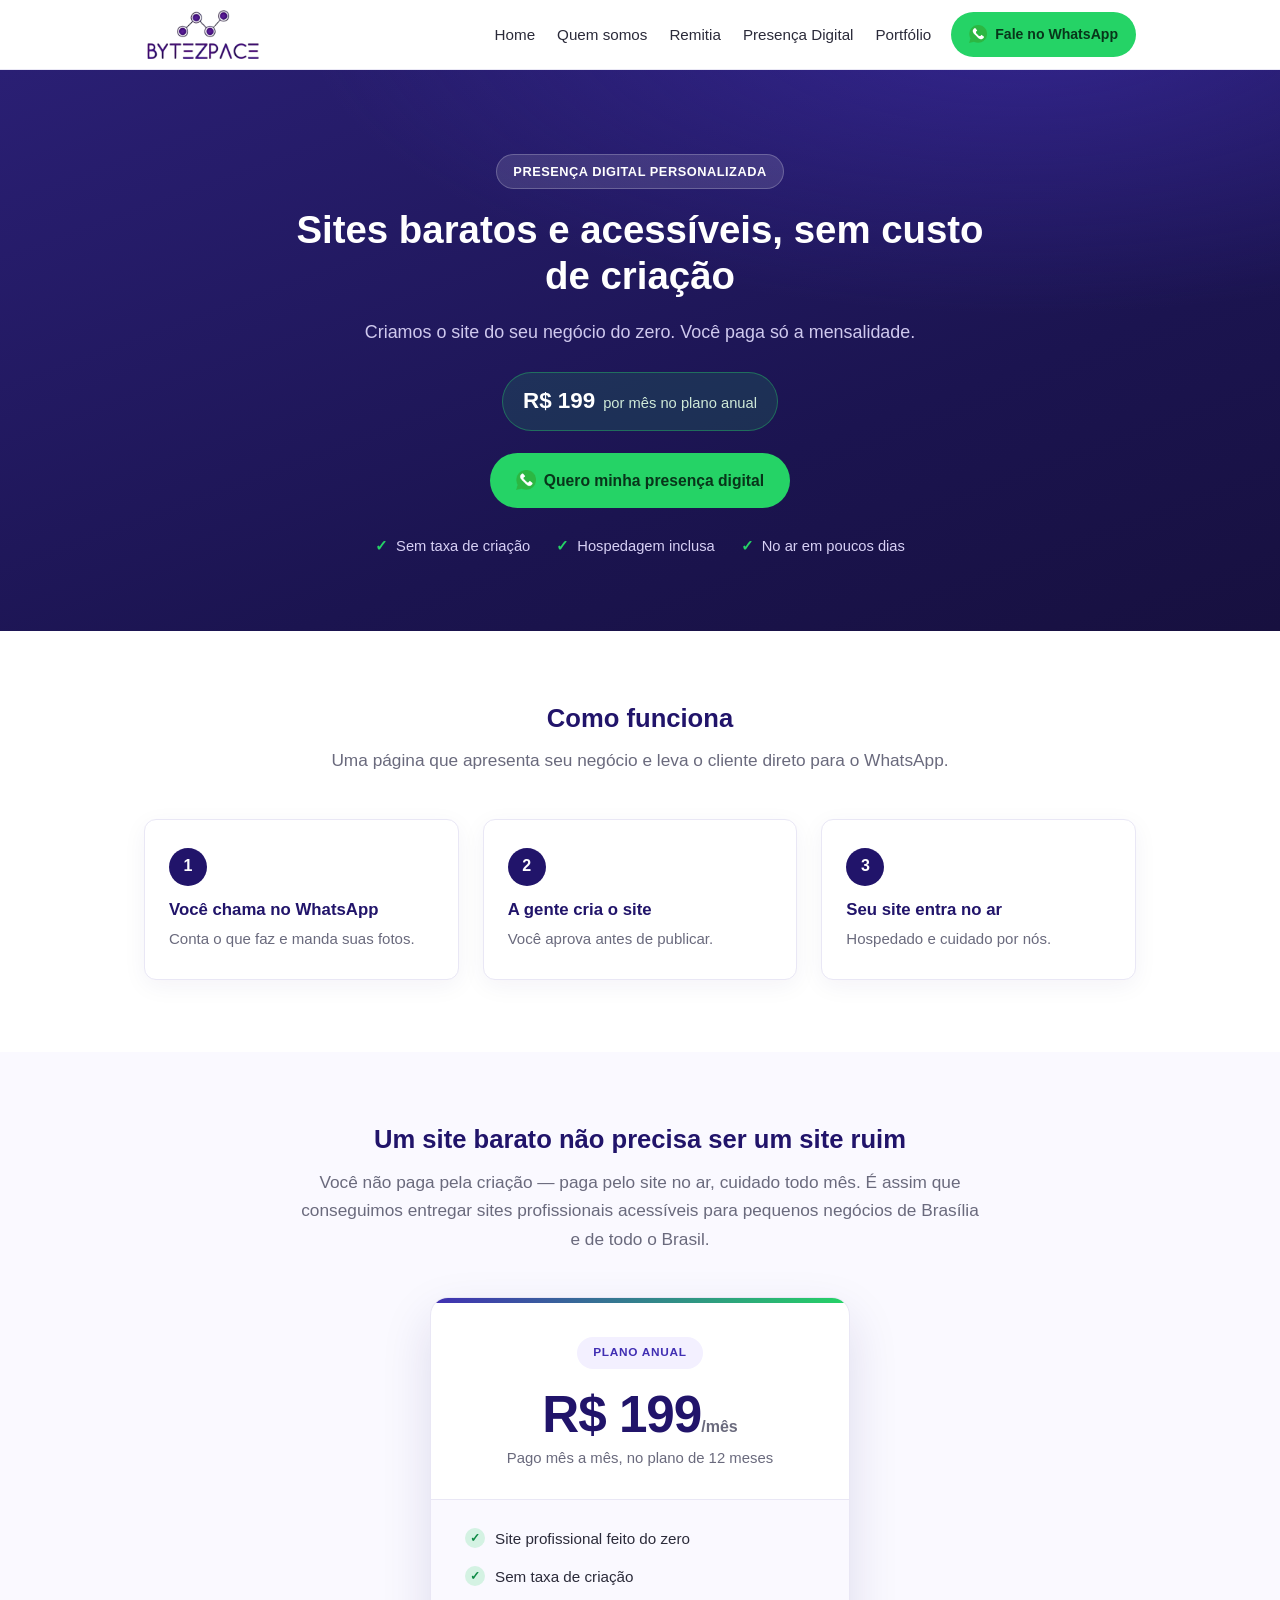
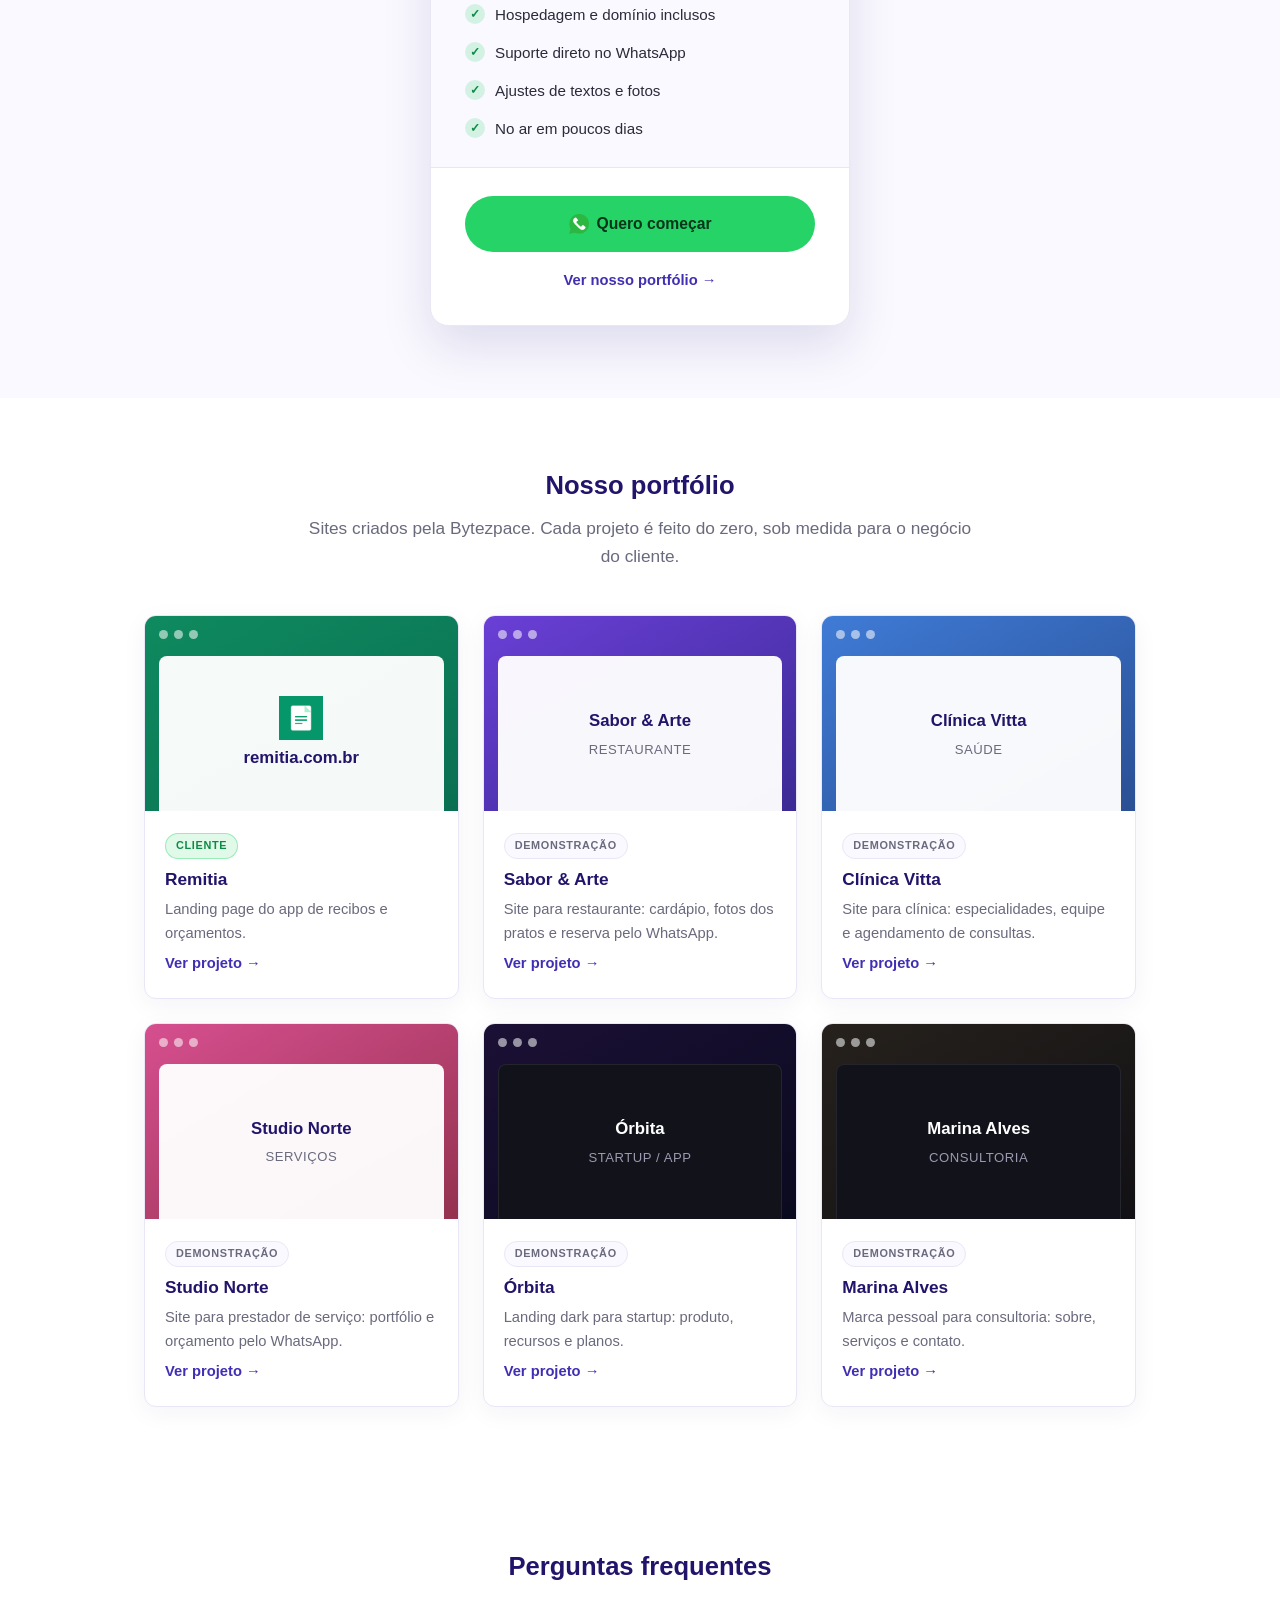
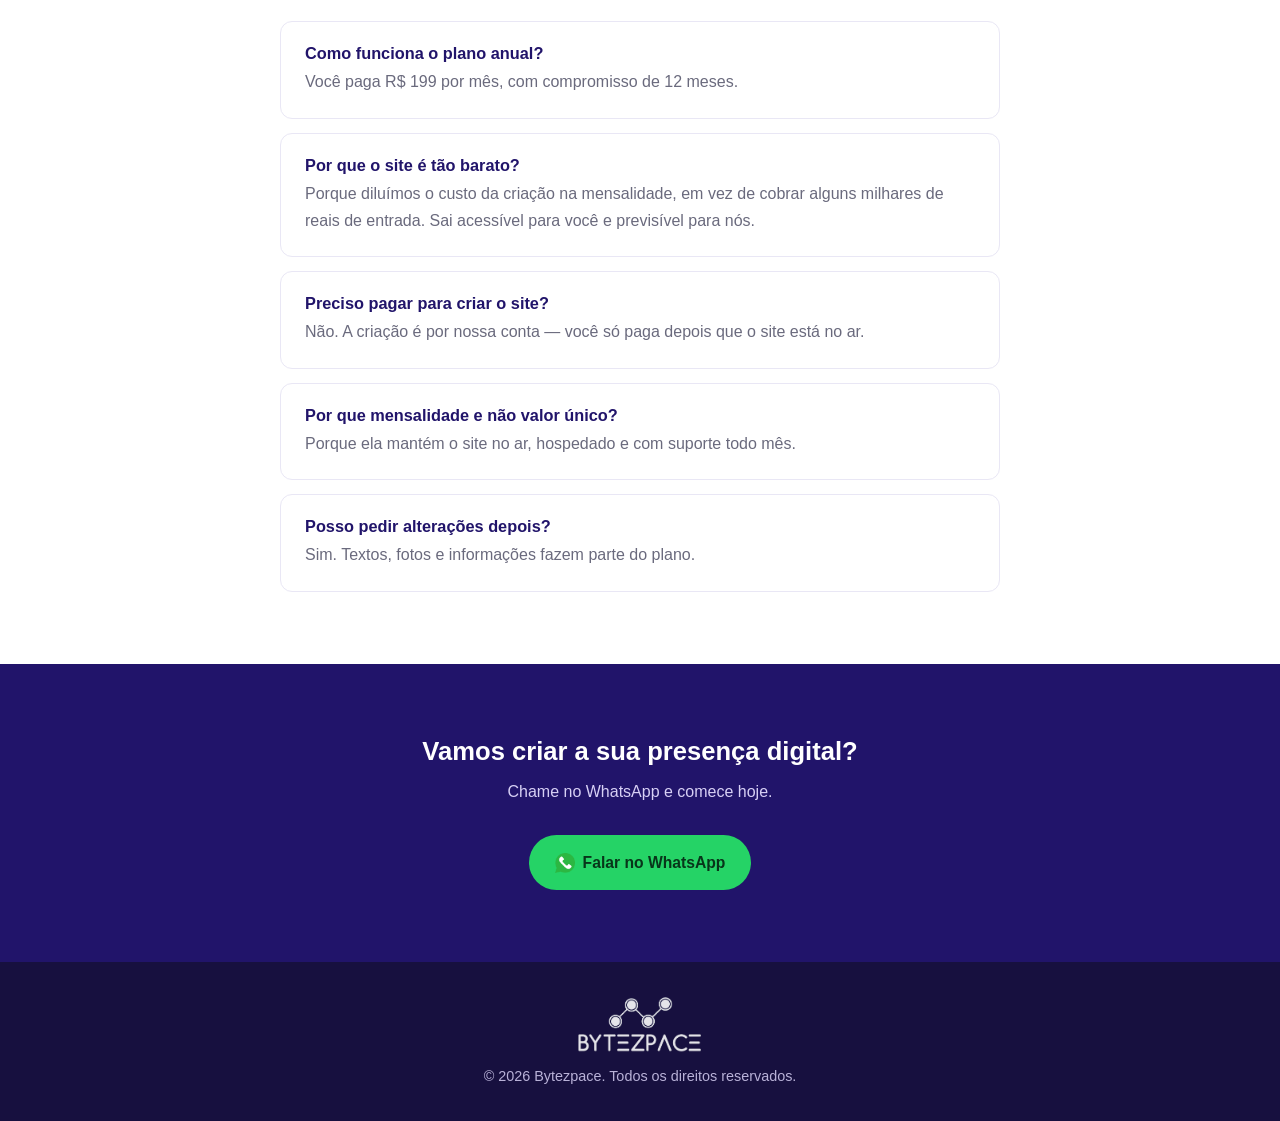
==== presenca-digital.html @ c6404133 "Update site" ====
<!DOCTYPE html>
<html lang="pt-BR">

<head>
  <meta charset="UTF-8">
  <meta name="viewport" content="width=device-width, initial-scale=1.0">
  <title>Sites baratos e acessíveis a partir de R$ 199/mês | Bytezpace</title>
  <meta name="description"
    content="Criação de sites baratos e acessíveis em Brasília: você não paga nada pela criação, só R$ 199 por mês no plano anual, com hospedagem e suporte inclusos.">
  <link rel="canonical" href="https://bytezpace.com.br/presenca-digital.html">
  <meta name="robots" content="index, follow, max-image-preview:large">
  <meta name="theme-color" content="#21146a">
  <meta name="geo.region" content="BR-DF">
  <meta name="geo.placename" content="Brasília">

  <!-- Open Graph / Twitter -->
  <meta property="og:type" content="website">
  <meta property="og:site_name" content="Bytezpace">
  <meta property="og:locale" content="pt_BR">
  <meta property="og:url" content="https://bytezpace.com.br/presenca-digital.html">
  <meta property="og:title" content="Sites baratos e acessíveis a partir de R$ 199/mês | Bytezpace">
  <meta property="og:description"
    content="Você não paga nada pela criação do site. Só R$ 199 por mês no plano anual, com hospedagem e suporte inclusos.">
  <meta property="og:image" content="https://bytezpace.com.br/assets/img/banner/hero-banner.png">
  <meta property="og:image:width" content="637">
  <meta property="og:image:height" content="436">
  <meta property="og:image:alt" content="Bytezpace — criação de sites profissionais">
  <meta name="twitter:card" content="summary_large_image">
  <meta name="twitter:title" content="Sites baratos e acessíveis a partir de R$ 199/mês | Bytezpace">
  <meta name="twitter:description"
    content="Você não paga nada pela criação do site. Só R$ 199 por mês no plano anual.">
  <meta name="twitter:image" content="https://bytezpace.com.br/assets/img/banner/hero-banner.png">

  <link rel="icon" href="assets/img/favicon.png" type="image/png">
  <link rel="stylesheet" href="assets/css/style.css">
</head>

<body>
  <!-- ===================== Header ===================== -->
  <header class="site-header">
    <div class="container header__inner">
      <a class="header__logo" href="index.html#top">
        <img src="assets/img/logo.png" alt="Bytezpace" width="118">
      </a>
      <nav class="header__nav">
        <a href="index.html#top">Home</a>
        <a href="index.html#quem-somos">Quem somos</a>
        <a href="index.html#remitia">Remitia</a>
        <a href="presenca-digital.html">Presença Digital</a>
        <a href="#portfolio">Portfólio</a>
      </nav>
      <a class="btn btn--whatsapp btn--sm"
        href="https://wa.me/5561998340338?text=Ol%C3%A1%2C%20gostaria%20de%20falar%20com%20a%20Bytezpace."
        target="_blank" rel="noopener">
        <img src="assets/img/wa-icon.png" alt="" width="18" height="18">
        Fale no WhatsApp
      </a>
    </div>
  </header>

  <main id="top">
    <!-- ===================== Hero ===================== -->
    <section class="pd-hero">
      <div class="container">
        <span class="pd-hero__kicker">Presença Digital Personalizada</span>
        <h1>Sites baratos e acessíveis, sem custo de criação</h1>
        <p>Criamos o site do seu negócio do zero. Você paga só a mensalidade.</p>
        <div class="pd-hero__meta">
          <b>R$ 199</b>
          <span>por mês no plano anual</span>
        </div>
        <div>
          <a class="btn btn--whatsapp"
            href="https://wa.me/5561998340338?text=Quero%20minha%20presen%C3%A7a%20digital%20personalizada%0ANome%20da%20empresa%3A%20%0ADescri%C3%A7%C3%A3o%20do%20site%3A%20%0ALista%20de%20imagens%20se%20houver%3A%20"
            target="_blank" rel="noopener">
            <img src="assets/img/wa-icon.png" alt="" width="20" height="20">
            Quero minha presença digital
          </a>
        </div>
        <ul class="pd-hero__points">
          <li>Sem taxa de criação</li>
          <li>Hospedagem inclusa</li>
          <li>No ar em poucos dias</li>
        </ul>
      </div>
    </section>

    <!-- ===================== Como funciona ===================== -->
    <section class="section">
      <div class="container">
        <h2>Como funciona</h2>
        <p class="section__lead">Uma página que apresenta seu negócio e leva o cliente direto para o WhatsApp.</p>

        <div class="pd-steps">
          <div class="pd-step">
            <h3>Você chama no WhatsApp</h3>
            <p>Conta o que faz e manda suas fotos.</p>
          </div>
          <div class="pd-step">
            <h3>A gente cria o site</h3>
            <p>Você aprova antes de publicar.</p>
          </div>
          <div class="pd-step">
            <h3>Seu site entra no ar</h3>
            <p>Hospedado e cuidado por nós.</p>
          </div>
        </div>
      </div>
    </section>

    <!-- ===================== Plano ===================== -->
    <section class="section section--alt">
      <div class="container">
        <h2>Um site barato não precisa ser um site ruim</h2>
        <p class="section__lead">
          Você não paga pela criação — paga pelo site no ar, cuidado todo mês. É assim que
          conseguimos entregar sites profissionais acessíveis para pequenos negócios de
          Brasília e de todo o Brasil.
        </p>

        <div class="plan">
          <div class="plan__head">
            <span class="plan__badge">Plano anual</span>
            <p class="plan__price">R$ 199<span>/mês</span></p>
            <p class="plan__cycle">Pago mês a mês, no plano de 12 meses</p>
          </div>

          <ul class="plan__features">
            <li>Site profissional feito do zero</li>
            <li>Sem taxa de criação</li>
            <li>Hospedagem e domínio inclusos</li>
            <li>Suporte direto no WhatsApp</li>
            <li>Ajustes de textos e fotos</li>
            <li>No ar em poucos dias</li>
          </ul>

          <div class="plan__foot">
            <a class="btn btn--whatsapp"
              href="https://wa.me/5561998340338?text=Quero%20minha%20presen%C3%A7a%20digital%20personalizada%0ANome%20da%20empresa%3A%20%0ADescri%C3%A7%C3%A3o%20do%20site%3A%20%0ALista%20de%20imagens%20se%20houver%3A%20"
              target="_blank" rel="noopener">
              <img src="assets/img/wa-icon.png" alt="" width="20" height="20">
              Quero começar
            </a>
            <a class="plan__link" href="#portfolio">Ver nosso portfólio →</a>
          </div>
        </div>
      </div>
    </section>

    <!-- ===================== Portfólio ===================== -->
    <section id="portfolio" class="section">
      <div class="container">
        <h2>Nosso portfólio</h2>
        <p class="section__lead">
          Sites criados pela Bytezpace. Cada projeto é feito do zero, sob medida para o
          negócio do cliente.
        </p>

        <div class="models">
          <!-- Cliente real: Remitia -->
          <article class="model">
            <a class="model__preview model__preview--remitia" href="https://remitia.com.br" target="_blank"
              rel="noopener">
              <span class="model__dots"><i></i><i></i><i></i></span>
              <span class="model__screen">
                <img src="assets/img/remitia-icon.png" alt="" width="44" height="44">
                <strong>remitia.com.br</strong>
              </span>
            </a>
            <div class="model__body">
              <a class="model__text" href="https://remitia.com.br" target="_blank" rel="noopener">
                <span class="model__tag model__tag--live">Cliente</span>
                <h3>Remitia</h3>
                <p>Landing page do app de recibos e orçamentos.</p>
              </a>
              <div class="model__actions">
                <a class="model__link" href="https://remitia.com.br" target="_blank" rel="noopener">Ver projeto →</a>
              </div>
            </div>
          </article>

          <!-- Projeto: restaurante -->
          <article class="model">
            <a class="model__preview model__preview--a" href="modelos/restaurante.html">
              <span class="model__dots"><i></i><i></i><i></i></span>
              <span class="model__screen"><strong>Sabor &amp; Arte</strong><em>Restaurante</em></span>
            </a>
            <div class="model__body">
              <a class="model__text" href="modelos/restaurante.html">
                <span class="model__tag">Demonstração</span>
                <h3>Sabor &amp; Arte</h3>
                <p>Site para restaurante: cardápio, fotos dos pratos e reserva pelo WhatsApp.</p>
              </a>
              <div class="model__actions">
                <a class="model__link" href="modelos/restaurante.html">Ver projeto →</a>
              </div>
            </div>
          </article>

          <!-- Projeto: clínica -->
          <article class="model">
            <a class="model__preview model__preview--b" href="modelos/clinica.html">
              <span class="model__dots"><i></i><i></i><i></i></span>
              <span class="model__screen"><strong>Clínica Vitta</strong><em>Saúde</em></span>
            </a>
            <div class="model__body">
              <a class="model__text" href="modelos/clinica.html">
                <span class="model__tag">Demonstração</span>
                <h3>Clínica Vitta</h3>
                <p>Site para clínica: especialidades, equipe e agendamento de consultas.</p>
              </a>
              <div class="model__actions">
                <a class="model__link" href="modelos/clinica.html">Ver projeto →</a>
              </div>
            </div>
          </article>

          <!-- Projeto: serviços -->
          <article class="model">
            <a class="model__preview model__preview--c" href="modelos/servicos.html">
              <span class="model__dots"><i></i><i></i><i></i></span>
              <span class="model__screen"><strong>Studio Norte</strong><em>Serviços</em></span>
            </a>
            <div class="model__body">
              <a class="model__text" href="modelos/servicos.html">
                <span class="model__tag">Demonstração</span>
                <h3>Studio Norte</h3>
                <p>Site para prestador de serviço: portfólio e orçamento pelo WhatsApp.</p>
              </a>
              <div class="model__actions">
                <a class="model__link" href="modelos/servicos.html">Ver projeto →</a>
              </div>
            </div>
          </article>

          <!-- Projeto: startup (dark) -->
          <article class="model">
            <a class="model__preview model__preview--d" href="modelos/startup.html">
              <span class="model__dots"><i></i><i></i><i></i></span>
              <span class="model__screen model__screen--dark"><strong>Órbita</strong><em>Startup / App</em></span>
            </a>
            <div class="model__body">
              <a class="model__text" href="modelos/startup.html">
                <span class="model__tag">Demonstração</span>
                <h3>Órbita</h3>
                <p>Landing dark para startup: produto, recursos e planos.</p>
              </a>
              <div class="model__actions">
                <a class="model__link" href="modelos/startup.html">Ver projeto →</a>
              </div>
            </div>
          </article>

          <!-- Projeto: consultoria (dark) -->
          <article class="model">
            <a class="model__preview model__preview--e" href="modelos/consultoria.html">
              <span class="model__dots"><i></i><i></i><i></i></span>
              <span class="model__screen model__screen--dark"><strong>Marina Alves</strong><em>Consultoria</em></span>
            </a>
            <div class="model__body">
              <a class="model__text" href="modelos/consultoria.html">
                <span class="model__tag">Demonstração</span>
                <h3>Marina Alves</h3>
                <p>Marca pessoal para consultoria: sobre, serviços e contato.</p>
              </a>
              <div class="model__actions">
                <a class="model__link" href="modelos/consultoria.html">Ver projeto →</a>
              </div>
            </div>
          </article>
        </div>
      </div>
    </section>

    <!-- ===================== FAQ ===================== -->
    <section class="section">
      <div class="container">
        <h2>Perguntas frequentes</h2>

        <div class="pd-faq">
          <div class="pd-faq__item">
            <h3>Como funciona o plano anual?</h3>
            <p>Você paga R$ 199 por mês, com compromisso de 12 meses.</p>
          </div>
          <div class="pd-faq__item">
            <h3>Por que o site é tão barato?</h3>
            <p>Porque diluímos o custo da criação na mensalidade, em vez de cobrar alguns
              milhares de reais de entrada. Sai acessível para você e previsível para nós.</p>
          </div>
          <div class="pd-faq__item">
            <h3>Preciso pagar para criar o site?</h3>
            <p>Não. A criação é por nossa conta — você só paga depois que o site está no ar.</p>
          </div>
          <div class="pd-faq__item">
            <h3>Por que mensalidade e não valor único?</h3>
            <p>Porque ela mantém o site no ar, hospedado e com suporte todo mês.</p>
          </div>
          <div class="pd-faq__item">
            <h3>Posso pedir alterações depois?</h3>
            <p>Sim. Textos, fotos e informações fazem parte do plano.</p>
          </div>
        </div>
      </div>
    </section>

    <!-- ===================== CTA ===================== -->
    <section id="contato" class="section section--cta">
      <div class="container">
        <h2>Vamos criar a sua presença digital?</h2>
        <p>Chame no WhatsApp e comece hoje.</p>
        <a class="btn btn--whatsapp"
          href="https://wa.me/5561998340338?text=Quero%20minha%20presen%C3%A7a%20digital%20personalizada%0ANome%20da%20empresa%3A%20%0ADescri%C3%A7%C3%A3o%20do%20site%3A%20%0ALista%20de%20imagens%20se%20houver%3A%20"
          target="_blank" rel="noopener">
          <img src="assets/img/wa-icon.png" alt="" width="20" height="20">
          Falar no WhatsApp
        </a>
      </div>
    </section>
  </main>

  <!-- ===================== Footer ===================== -->
  <footer class="site-footer">
    <div class="container">
      <img src="assets/img/logo-white.png" alt="Bytezpace" width="130">
      <p>&copy; <span id="year"></span> Bytezpace. Todos os direitos reservados.</p>
    </div>
  </footer>

  <script>document.getElementById('year').textContent = new Date().getFullYear();</script>

  <!-- ===================== Dados estruturados ===================== -->
  <script type="application/ld+json">
  {
    "@context": "https://schema.org",
    "@graph": [
      {
        "@type": "Service",
        "@id": "https://bytezpace.com.br/presenca-digital.html#servico",
        "name": "Criação de sites profissionais",
        "serviceType": "Criação de sites",
        "description": "Criação de sites baratos e acessíveis para pequenos negócios. Sem custo de criação: o cliente paga apenas a mensalidade, com hospedagem e suporte inclusos.",
        "url": "https://bytezpace.com.br/presenca-digital.html",
        "provider": {
          "@type": "Organization",
          "name": "Bytezpace",
          "url": "https://bytezpace.com.br/",
          "telephone": "+55-61-99834-0338"
        },
        "areaServed": [
          { "@type": "City", "name": "Brasília" },
          { "@type": "Country", "name": "Brasil" }
        ],
        "offers": {
          "@type": "Offer",
          "name": "Plano anual",
          "price": "199.00",
          "priceCurrency": "BRL",
          "availability": "https://schema.org/InStock",
          "description": "Mensalidade de R$ 199 no plano anual de 12 meses, sem custo de criação, com hospedagem e suporte inclusos.",
          "priceSpecification": {
            "@type": "UnitPriceSpecification",
            "price": "199.00",
            "priceCurrency": "BRL",
            "unitCode": "MON",
            "billingDuration": 12
          }
        }
      },
      {
        "@type": "BreadcrumbList",
        "itemListElement": [
          {
            "@type": "ListItem",
            "position": 1,
            "name": "Home",
            "item": "https://bytezpace.com.br/"
          },
          {
            "@type": "ListItem",
            "position": 2,
            "name": "Presença Digital",
            "item": "https://bytezpace.com.br/presenca-digital.html"
          }
        ]
      },
      {
        "@type": "FAQPage",
        "mainEntity": [
          {
            "@type": "Question",
            "name": "Como funciona o plano anual?",
            "acceptedAnswer": {
              "@type": "Answer",
              "text": "Você paga R$ 199 por mês, com compromisso de 12 meses."
            }
          },
          {
            "@type": "Question",
            "name": "Por que o site é tão barato?",
            "acceptedAnswer": {
              "@type": "Answer",
              "text": "Porque diluímos o custo da criação na mensalidade, em vez de cobrar alguns milhares de reais de entrada. Sai acessível para você e previsível para nós."
            }
          },
          {
            "@type": "Question",
            "name": "Preciso pagar para criar o site?",
            "acceptedAnswer": {
              "@type": "Answer",
              "text": "Não. A criação é por nossa conta — você só paga depois que o site está no ar."
            }
          },
          {
            "@type": "Question",
            "name": "Por que mensalidade e não valor único?",
            "acceptedAnswer": {
              "@type": "Answer",
              "text": "Porque ela mantém o site no ar, hospedado e com suporte todo mês."
            }
          },
          {
            "@type": "Question",
            "name": "Posso pedir alterações depois?",
            "acceptedAnswer": {
              "@type": "Answer",
              "text": "Sim. Textos, fotos e informações fazem parte do plano."
            }
          }
        ]
      }
    ]
  }
  </script>

  <script async src="https://www.googletagmanager.com/gtag/js?id=AW-18408578280"></script>
  <script>
    window.dataLayer = window.dataLayer || [];
    function gtag(){dataLayer.push(arguments);}
    gtag('js', new Date());

    gtag('config', 'AW-18408578280');
  </script>
</body>

</html>
---- assets/css/style.css ----
:root {
  --purple: #21146a;
  --purple-deep: #22195b;
  --purple-darker: #17103f;
  --purple-light: #412fb3;
  --wa-green: #25d366;
  --ink: #2b2b3a;
  --muted: #6a6a7d;
  --bg: #ffffff;
  --bg-alt: #faf9ff;
  --border: #e9e7f5;
  --radius: 12px;
  --maxw: 1040px;
}

* { box-sizing: border-box; }

html { scroll-behavior: smooth; }

body {
  margin: 0;
  font-family: -apple-system, BlinkMacSystemFont, "Segoe UI", Roboto, Helvetica, Arial, sans-serif;
  color: var(--ink);
  background: var(--bg);
  line-height: 1.65;
  -webkit-font-smoothing: antialiased;
}

.container {
  max-width: var(--maxw);
  margin: 0 auto;
  padding: 0 24px;
}

h1, h2, h3 {
  color: var(--purple);
  line-height: 1.2;
  margin: 0 0 .5em;
}

h1 { font-size: 2.1rem; }
h2 { font-size: 1.6rem; }
h3 { font-size: 1.25rem; }

p { margin: 0 0 1rem; }

/* ===================== Buttons ===================== */
.btn {
  display: inline-flex;
  align-items: center;
  gap: 8px;
  padding: 13px 24px;
  border-radius: 999px;
  font-weight: 600;
  font-size: .98rem;
  text-decoration: none;
  border: 2px solid transparent;
  transition: transform .12s ease, box-shadow .12s ease, background .12s ease;
}

.btn:hover { transform: translateY(-2px); }

.btn--sm { padding: 9px 16px; font-size: .88rem; }

.btn--primary {
  background: var(--purple);
  color: #fff;
}
.btn--primary:hover { background: var(--purple-light); }

.btn--whatsapp {
  background: var(--wa-green);
  color: #08351a;
}
.btn--whatsapp:hover { box-shadow: 0 8px 20px rgba(37, 211, 102, .35); }

.btn--outline {
  background: transparent;
  color: var(--purple);
  border-color: var(--purple);
}
.btn--outline:hover { background: var(--purple); color: #fff; }

/* ===================== Header ===================== */
.site-header {
  position: sticky;
  top: 0;
  z-index: 50;
  background: rgba(255, 255, 255, .92);
  backdrop-filter: blur(8px);
  border-bottom: 1px solid var(--border);
}

.header__inner {
  display: flex;
  align-items: center;
  gap: 20px;
  padding-top: 7px;
  padding-bottom: 7px;
}

.header__logo { display: flex; }
.header__logo img { display: block; height: auto; }

.header__nav {
  margin-left: auto;
  display: flex;
  gap: 22px;
}

.header__nav a {
  color: var(--ink);
  text-decoration: none;
  font-weight: 500;
  font-size: .95rem;
}
.header__nav a:hover { color: var(--purple-light); }

/* ===================== Hero ===================== */
.hero {
  position: relative;
  overflow: hidden;
  background: var(--purple-deep);
  background-image:
    radial-gradient(1200px 500px at 80% -10%, rgba(65, 47, 179, .55), transparent 60%),
    linear-gradient(160deg, #2a1f74 0%, #1b1450 65%, #17103f 100%);
  color: #fff;
  padding: 72px 0 60px;
}

.hero::after {
  content: "";
  position: absolute;
  left: 0;
  bottom: -1px;
  width: 100%;
  height: 46%;
  background: url("../img/banner/banner-bg.png") center bottom / cover no-repeat;
  opacity: .12;
  pointer-events: none;
}

.hero__inner {
  position: relative;
  z-index: 1;
  display: grid;
  grid-template-columns: 1.05fr .95fr;
  align-items: center;
  gap: 40px;
}

.hero__art img { width: 100%; max-width: 560px; height: auto; display: block; }

.hero__content h1 { color: #fff; font-size: 2.5rem; }
.hero__content p {
  color: #cfc9ee;
  font-size: 1.12rem;
  margin: 1rem 0 1.8rem;
}

/* Feature strip inside hero */
.hero__features {
  position: relative;
  z-index: 1;
  margin-top: 54px;
  display: grid;
  grid-template-columns: repeat(3, 1fr);
  gap: 26px;
}

.feature {
  display: flex;
  gap: 14px;
  align-items: flex-start;
}

.feature__icon {
  flex-shrink: 0;
  width: 44px;
  height: 44px;
  display: inline-flex;
  align-items: center;
  justify-content: center;
  border-radius: 12px;
  background: rgba(255, 255, 255, .10);
  border: 1px solid rgba(255, 255, 255, .16);
  color: #fff;
}
.feature__icon svg { width: 22px; height: 22px; }

.feature h3 { color: #fff; font-size: 1.02rem; margin: 2px 0 4px; }
.feature p { color: #b9b2dd; font-size: .9rem; margin: 0; }

/* ===================== Sections ===================== */
.section { padding: 72px 0; }
.section--alt { background: var(--bg-alt); }

.section h2 { text-align: center; }

.section__lead {
  text-align: center;
  max-width: 680px;
  margin: 0 auto;
  font-size: 1.08rem;
  color: var(--muted);
}

/* ===================== Showcase (seções de produto na home) ===================== */
.showcase {
  display: grid;
  grid-template-columns: 1fr 1fr;
  align-items: center;
  gap: 52px;
}

.showcase__art {
  border-radius: 18px;
  padding: 20px 20px 0;
  aspect-ratio: 16 / 11;
  display: flex;
  flex-direction: column;
  box-shadow: 0 18px 44px rgba(33, 20, 106, .18);
}
.showcase__art--site { background: linear-gradient(150deg, #6a3fd6, #2a1f74); }
.showcase--rev .showcase__art { order: 2; }

/* Mockup de celular — Remitia é app, não site */
.showcase__art--remitia {
  background: linear-gradient(150deg, #0f8a5f, #0a6f52);
  aspect-ratio: auto;
  padding: 38px 20px;
  align-items: center;
  justify-content: center;
}

.phone {
  width: 178px;
  aspect-ratio: 9 / 18;
  background: #10101a;
  border-radius: 28px;
  padding: 8px;
  box-shadow: 0 18px 40px rgba(0, 0, 0, .38);
}
.phone__screen {
  height: 100%;
  background: #fff;
  border-radius: 21px;
  display: flex;
  flex-direction: column;
  align-items: center;
  justify-content: center;
  gap: 7px;
  text-align: center;
  padding: 22px 18px;
  position: relative;
}
.phone__screen::before {
  content: "";
  position: absolute;
  top: 12px;
  left: 50%;
  transform: translateX(-50%);
  width: 46px;
  height: 5px;
  border-radius: 999px;
  background: #e4e2ef;
}
.phone__screen img { border-radius: 14px; margin-bottom: 4px; }
.phone__screen strong { color: var(--purple); font-size: 1.05rem; }
.phone__screen em {
  color: var(--muted);
  font-style: normal;
  font-size: .72rem;
  letter-spacing: .04em;
  text-transform: uppercase;
}
.phone__bar {
  width: 76%;
  height: 7px;
  border-radius: 999px;
  background: #eceaf6;
  margin-top: 5px;
}
.phone__bar--short { width: 50%; }

.showcase__window {
  flex-grow: 1;
  background: rgba(255, 255, 255, .97);
  border-radius: 10px 10px 0 0;
  display: flex;
  flex-direction: column;
  align-items: center;
  justify-content: center;
  gap: 6px;
  text-align: center;
  padding: 20px;
}
.showcase__window img { margin-bottom: 6px; border-radius: 12px; }
.showcase__window strong { color: var(--purple); font-size: 1.2rem; }
.showcase__window em {
  color: var(--muted);
  font-style: normal;
  font-size: .8rem;
  letter-spacing: .05em;
  text-transform: uppercase;
}

.showcase__kicker {
  display: inline-block;
  background: #f3f0ff;
  color: var(--purple-light);
  font-size: .74rem;
  font-weight: 700;
  letter-spacing: .06em;
  text-transform: uppercase;
  padding: 5px 14px;
  border-radius: 999px;
  margin-bottom: 14px;
}
.showcase__body h2 { text-align: left; }
.showcase__body p { color: var(--muted); }

.showcase__price {
  display: inline-flex;
  align-items: baseline;
  gap: 8px;
  margin-bottom: 20px;
  padding: 10px 18px;
  border-radius: 999px;
  background: rgba(37, 211, 102, .12);
  border: 1px solid rgba(37, 211, 102, .38);
}
.showcase__price b { font-size: 1.3rem; font-weight: 800; color: var(--purple); }
.showcase__price span { color: var(--muted); font-size: .9rem; }

.showcase__actions {
  display: flex;
  flex-wrap: wrap;
  gap: 12px;
}

/* ===================== Modelos ===================== */
.models {
  margin-top: 44px;
  display: grid;
  grid-template-columns: repeat(auto-fit, minmax(240px, 1fr));
  gap: 24px;
}

.model {
  background: #fff;
  border: 1px solid var(--border);
  border-radius: var(--radius);
  overflow: hidden;
  box-shadow: 0 6px 24px rgba(33, 20, 106, .05);
  display: flex;
  flex-direction: column;
  transition: transform .12s ease, box-shadow .12s ease;
}
.model:hover { transform: translateY(-3px); box-shadow: 0 12px 30px rgba(33, 20, 106, .12); }

.model__preview {
  display: block;
  text-decoration: none;
  padding: 14px 14px 0;
  aspect-ratio: 16 / 10;
  position: relative;
}
.model__preview--remitia { background: linear-gradient(150deg, #0f8a5f, #0a6f52); }
.model__preview--a { background: linear-gradient(150deg, #6a3fd6, #3b2a94); }
.model__preview--b { background: linear-gradient(150deg, #3f7bd6, #2a4f94); }
.model__preview--c { background: linear-gradient(150deg, #d64f8f, #94324f); }
.model__preview--d { background: linear-gradient(150deg, #1b1035, #0a0a1f); }
.model__preview--e { background: linear-gradient(150deg, #26211c, #111014); }

.model__dots { display: flex; gap: 6px; margin-bottom: 10px; }
.model__dots i {
  width: 9px; height: 9px; border-radius: 50%;
  background: rgba(255, 255, 255, .55);
}

.model__screen {
  position: absolute;
  left: 14px; right: 14px; bottom: 0;
  height: calc(100% - 40px);
  background: rgba(255, 255, 255, .96);
  border-radius: 8px 8px 0 0;
  display: flex;
  flex-direction: column;
  align-items: center;
  justify-content: center;
  gap: 4px;
  text-align: center;
  padding: 10px;
}
.model__screen strong { color: var(--purple); font-size: 1.05rem; }
.model__screen em { color: var(--muted); font-style: normal; font-size: .82rem; letter-spacing: .04em; text-transform: uppercase; }

.model__screen--dark { background: #12121b; border: 1px solid rgba(255, 255, 255, .08); border-bottom: 0; }
.model__screen--dark strong { color: #fff; }
.model__screen--dark em { color: #9a9ab0; }

.model__body { padding: 20px 20px 22px; display: flex; flex-direction: column; flex-grow: 1; }

.model__text { text-decoration: none; color: inherit; display: block; flex-grow: 1; }
.model__text h3 { font-size: 1.08rem; margin-bottom: .4em; transition: color .12s ease; }
.model__text p { color: var(--muted); font-size: .92rem; margin: 0; }
.model__text:hover h3 { color: var(--purple-light); }
.model__text:hover p { color: var(--ink); }

.model__tag {
  display: inline-block;
  background: var(--bg-alt);
  border: 1px solid var(--border);
  color: var(--muted);
  font-size: .68rem;
  font-weight: 700;
  letter-spacing: .06em;
  text-transform: uppercase;
  padding: 3px 10px;
  border-radius: 999px;
  margin-bottom: 10px;
}
.model__tag--live {
  background: rgba(37, 211, 102, .14);
  border-color: rgba(37, 211, 102, .38);
  color: #0d8a45;
}

.model__actions {
  margin-top: 6px;
  display: flex;
  flex-wrap: wrap;
  align-items: center;
  gap: 8px 16px;
}

.model__link {
  color: var(--purple-light);
  font-weight: 600;
  font-size: .92rem;
  text-decoration: none;
}
.model__link:hover { text-decoration: underline; }

/* ===================== CTA ===================== */
.section--cta {
  background: var(--purple);
  text-align: center;
}
.section--cta h2 { color: #fff; }
.section--cta p {
  color: #d7d0f5;
  max-width: 540px;
  margin: 0 auto 1.8rem;
}

/* ===================== Footer ===================== */
.site-footer {
  background: var(--purple-darker);
  color: #b9b2d8;
  padding: 32px 0;
  text-align: center;
}
.site-footer img { display: block; margin: 0 auto 12px; height: auto; opacity: .9; }
.site-footer p { margin: 0; font-size: .9rem; }

/* ===================== Página Presença Digital ===================== */
.pd-hero {
  position: relative;
  overflow: hidden;
  background: var(--purple-deep);
  background-image:
    radial-gradient(1200px 500px at 80% -10%, rgba(65, 47, 179, .55), transparent 60%),
    linear-gradient(160deg, #2a1f74 0%, #1b1450 65%, #17103f 100%);
  color: #fff;
  padding: 84px 0 72px;
  text-align: center;
}
.pd-hero .container { max-width: 760px; position: relative; z-index: 1; }
.pd-hero__kicker {
  display: inline-block;
  background: rgba(255, 255, 255, .12);
  border: 1px solid rgba(255, 255, 255, .22);
  color: #fff;
  padding: 6px 16px;
  border-radius: 999px;
  font-size: .8rem;
  font-weight: 700;
  letter-spacing: .04em;
  text-transform: uppercase;
  margin-bottom: 18px;
}
.pd-hero h1 { color: #fff; font-size: 2.4rem; }
.pd-hero p {
  color: #cfc9ee;
  font-size: 1.12rem;
  margin: 1rem auto 1.5rem;
  max-width: 600px;
}
.pd-hero .btn { justify-content: center; }

.pd-hero__meta {
  display: inline-flex;
  align-items: baseline;
  gap: 8px;
  margin: 0 auto 22px;
  padding: 10px 20px;
  border-radius: 999px;
  background: rgba(37, 211, 102, .14);
  border: 1px solid rgba(37, 211, 102, .38);
}
.pd-hero__meta b { font-size: 1.4rem; font-weight: 800; color: #fff; }
.pd-hero__meta span { color: #cfe9d8; font-size: .92rem; }

.pd-hero__points {
  list-style: none;
  padding: 0;
  margin: 26px 0 0;
  display: flex;
  flex-wrap: wrap;
  justify-content: center;
  gap: 10px 26px;
}
.pd-hero__points li {
  color: #d7d0f5;
  font-size: .92rem;
  display: flex;
  align-items: center;
  gap: 8px;
}
.pd-hero__points li::before {
  content: "✓";
  color: var(--wa-green);
  font-weight: 800;
}

/* Como funciona */
.pd-steps {
  margin-top: 44px;
  display: grid;
  grid-template-columns: repeat(3, 1fr);
  gap: 24px;
  counter-reset: step;
}
.pd-step {
  background: #fff;
  border: 1px solid var(--border);
  border-radius: var(--radius);
  padding: 28px 24px;
  box-shadow: 0 6px 24px rgba(33, 20, 106, .05);
}
.pd-step::before {
  counter-increment: step;
  content: counter(step);
  display: inline-flex;
  align-items: center;
  justify-content: center;
  width: 38px;
  height: 38px;
  border-radius: 50%;
  background: var(--purple);
  color: #fff;
  font-weight: 800;
  margin-bottom: 14px;
}
.pd-step h3 { font-size: 1.05rem; margin-bottom: .4em; }
.pd-step p { color: var(--muted); font-size: .94rem; margin: 0; }

/* Plano — card de pricing */
.plan {
  max-width: 420px;
  margin: 44px auto 0;
  background: #fff;
  border: 1px solid var(--border);
  border-radius: 18px;
  padding: 0 0 32px;
  text-align: center;
  box-shadow: 0 20px 50px rgba(33, 20, 106, .13);
  overflow: hidden;
}
.plan::before {
  content: "";
  display: block;
  height: 5px;
  background: linear-gradient(90deg, var(--purple-light), var(--wa-green));
}

.plan__head { padding: 34px 34px 28px; }
.plan__badge {
  display: inline-block;
  background: #f3f0ff;
  color: var(--purple-light);
  font-size: .74rem;
  font-weight: 700;
  letter-spacing: .06em;
  text-transform: uppercase;
  padding: 6px 16px;
  border-radius: 999px;
  margin-bottom: 20px;
}
.plan__price {
  font-size: 3.2rem;
  font-weight: 800;
  color: var(--purple);
  margin: 0 0 6px;
  line-height: 1;
  letter-spacing: -.02em;
}
.plan__price span {
  font-size: 1rem;
  font-weight: 600;
  color: var(--muted);
  letter-spacing: 0;
}
.plan__cycle {
  color: var(--muted);
  font-size: .93rem;
  margin: 0;
}

.plan__features {
  list-style: none;
  margin: 0;
  padding: 26px 34px;
  border-top: 1px solid var(--border);
  border-bottom: 1px solid var(--border);
  background: var(--bg-alt);
  display: grid;
  gap: 13px;
  text-align: left;
}
.plan__features li {
  display: flex;
  gap: 10px;
  align-items: flex-start;
  font-size: .95rem;
  color: var(--ink);
}
.plan__features li::before {
  content: "✓";
  flex-shrink: 0;
  width: 20px;
  height: 20px;
  border-radius: 50%;
  background: rgba(37, 211, 102, .18);
  color: #0d8a45;
  font-size: .76rem;
  font-weight: 800;
  display: inline-flex;
  align-items: center;
  justify-content: center;
  margin-top: 2px;
}

.plan__foot { padding: 28px 34px 0; }
.plan .btn { width: 100%; justify-content: center; }
.plan__link {
  display: inline-block;
  margin-top: 16px;
  color: var(--purple-light);
  font-weight: 600;
  font-size: .92rem;
  text-decoration: none;
}
.plan__link:hover { text-decoration: underline; }

/* FAQ */
.pd-faq {
  margin-top: 40px;
  max-width: 720px;
  margin-left: auto;
  margin-right: auto;
  display: grid;
  gap: 14px;
}
.pd-faq__item {
  background: #fff;
  border: 1px solid var(--border);
  border-radius: var(--radius);
  padding: 22px 24px;
}
.pd-faq__item h3 { font-size: 1.02rem; margin-bottom: .35em; }
.pd-faq__item p { color: var(--muted); margin: 0; }

/* ===================== Responsive ===================== */
/* Os 5 itens de menu começam a apertar contra logo e botão a partir daqui */
@media (max-width: 900px) {
  .header__nav { gap: 16px; }
  .header__nav a { font-size: .9rem; }
}

@media (max-width: 860px) {
  .hero__inner { grid-template-columns: 1fr; text-align: center; }
  .hero__art { order: 2; }
  .hero__art img { margin: 0 auto; max-width: 420px; }
  .hero__features { grid-template-columns: 1fr; gap: 18px; max-width: 420px; margin-left: auto; margin-right: auto; }
  .feature { text-align: left; }

  .showcase { grid-template-columns: 1fr; gap: 32px; max-width: 480px; margin: 0 auto; }
  .showcase--rev .showcase__art { order: 0; }

  .pd-steps { grid-template-columns: 1fr; max-width: 420px; margin-left: auto; margin-right: auto; }
}

/* Abaixo disto o menu não cabe mais na mesma linha */
@media (max-width: 800px) {
  .header__nav { display: none; }
}

@media (max-width: 640px) {
  .hero__content h1 { font-size: 2rem; }
  .pd-hero h1 { font-size: 2rem; }
  .section { padding: 56px 0; }
  .plan__head { padding: 28px 24px 24px; }
  .plan__features { padding: 22px 24px; }
  .plan__foot { padding: 24px 24px 0; }
}
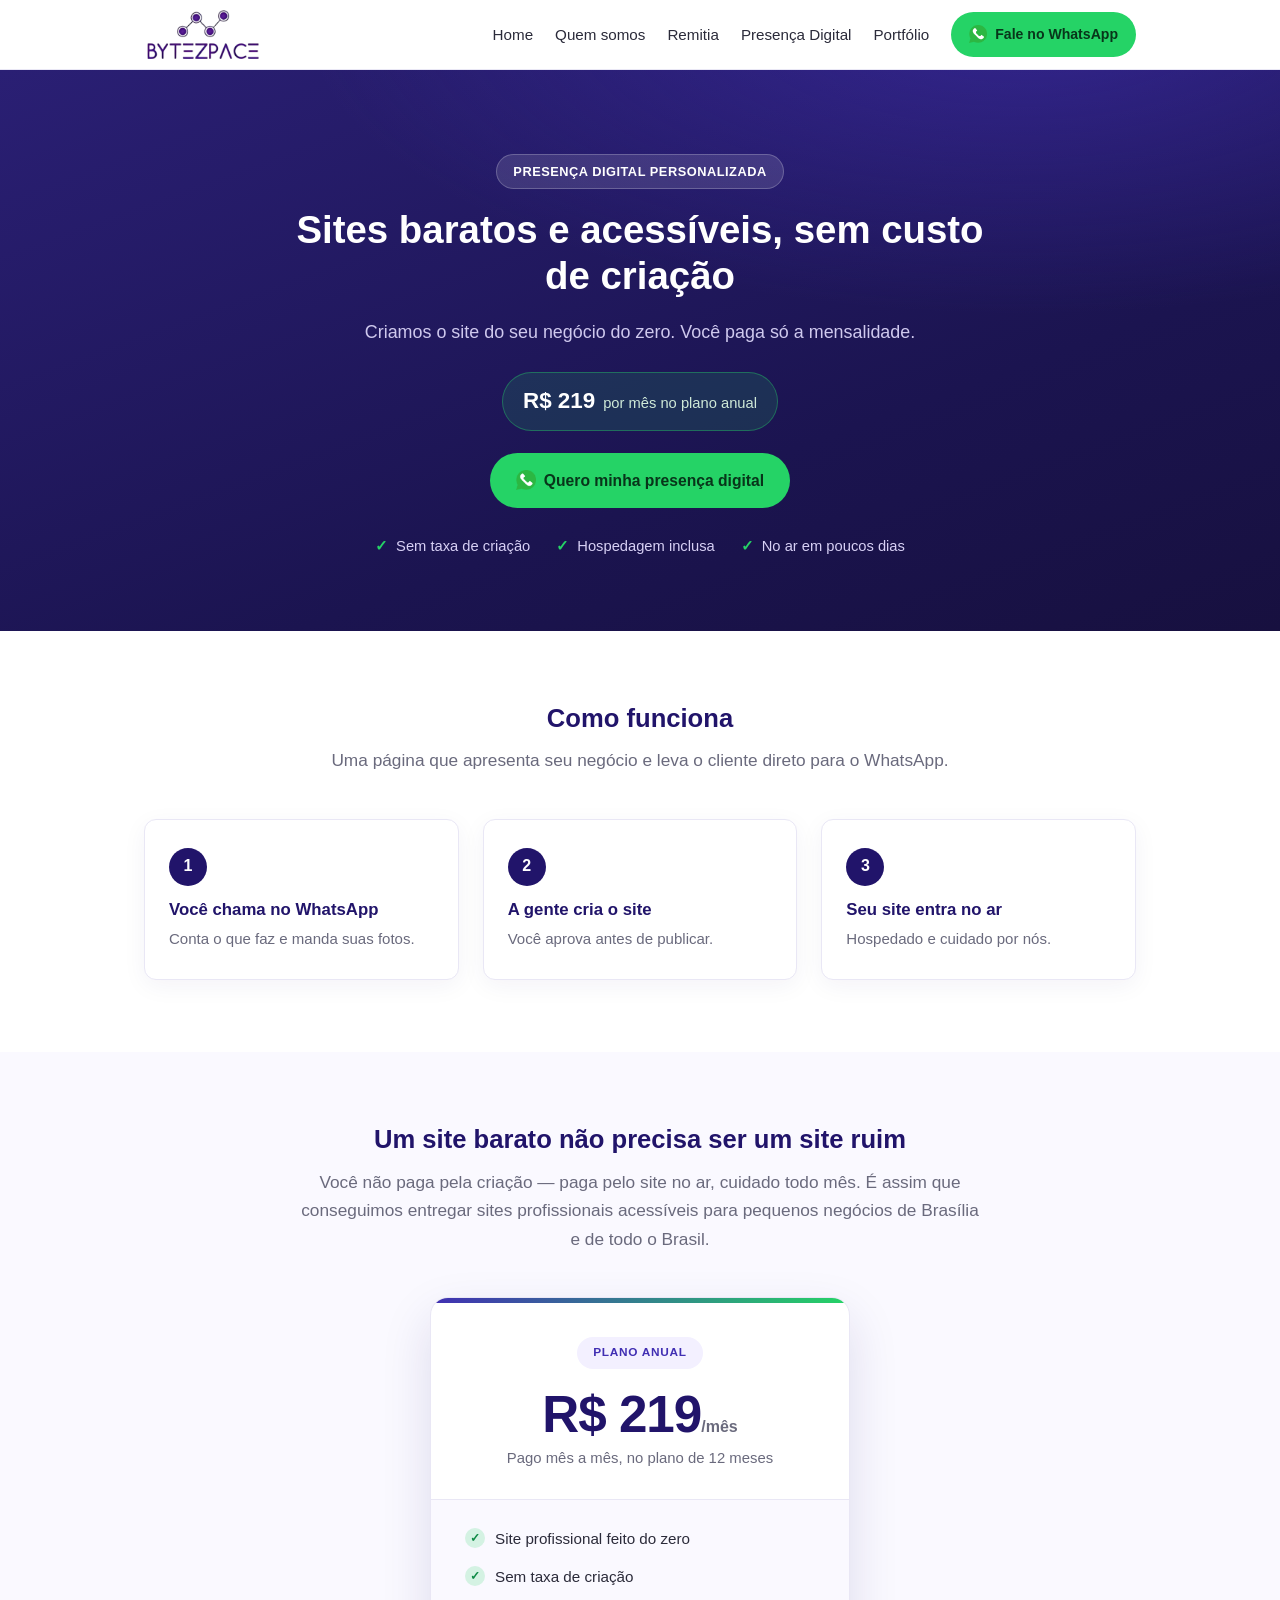
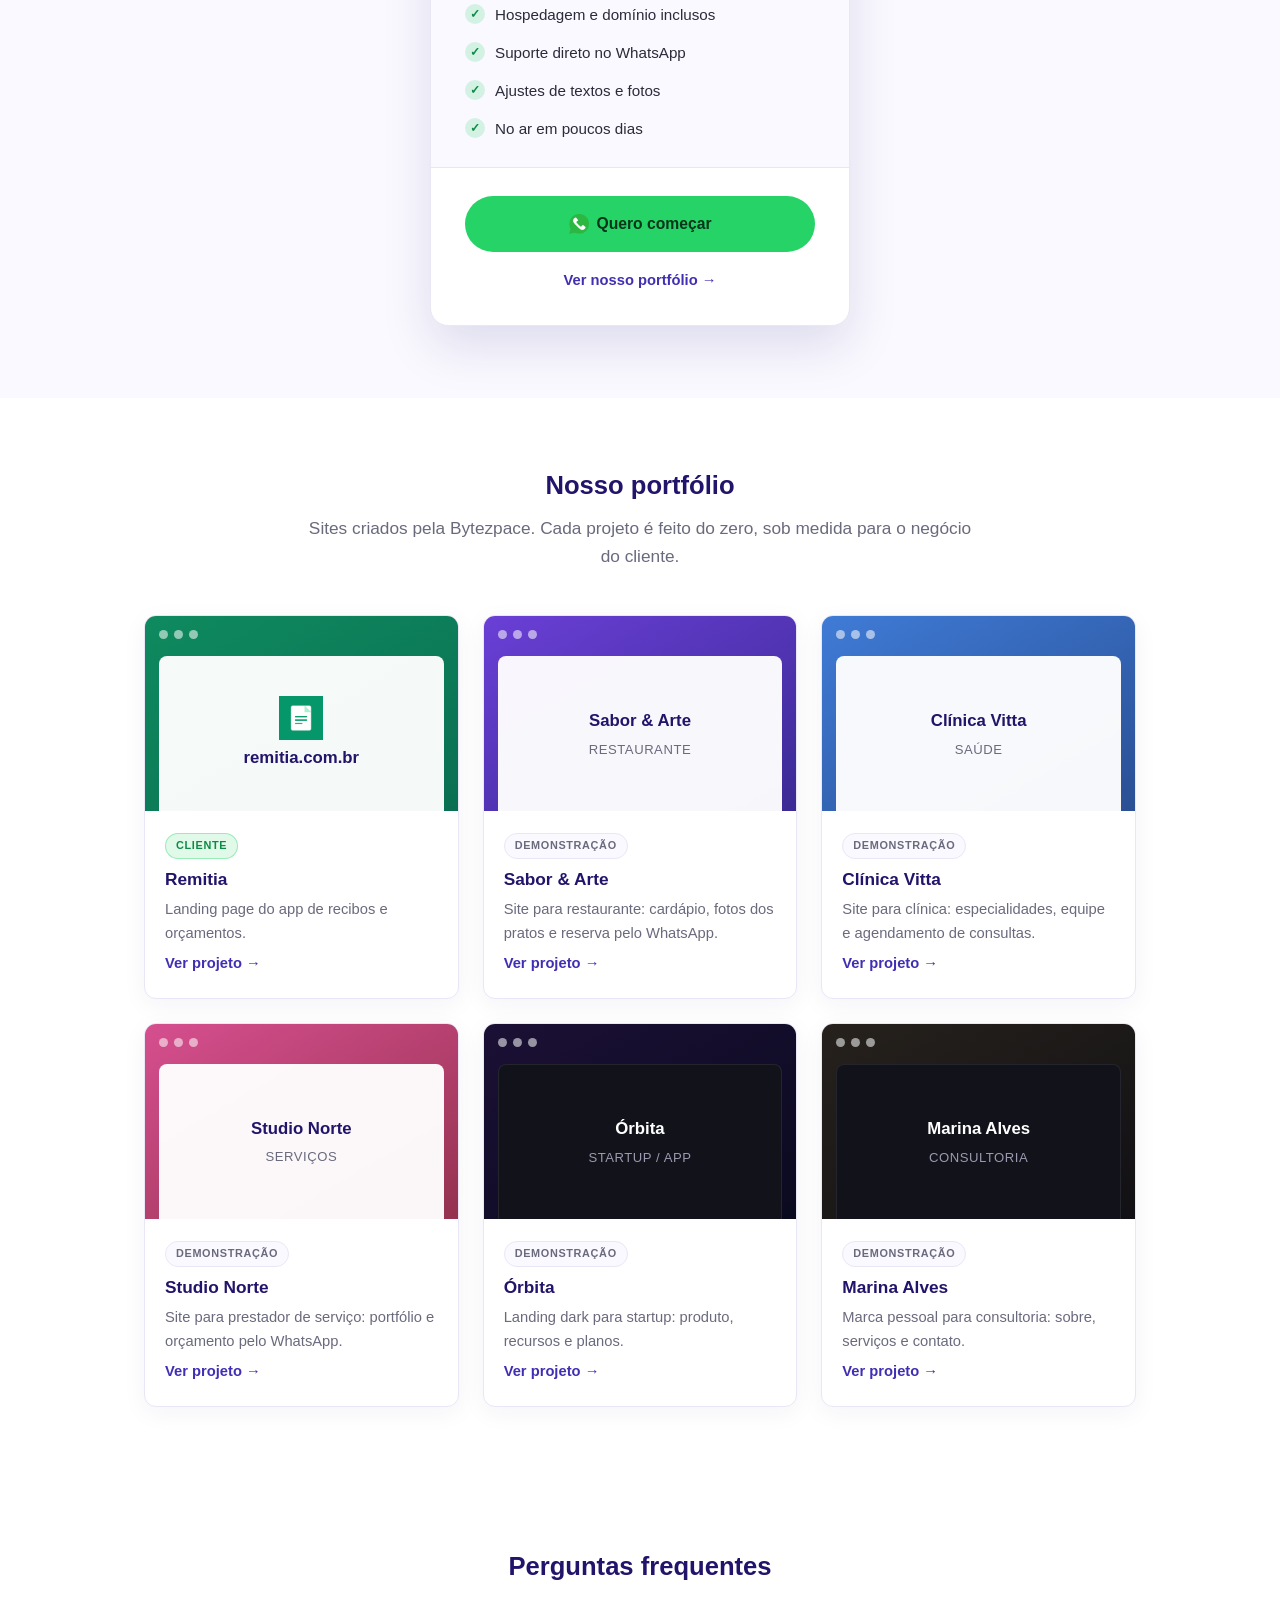
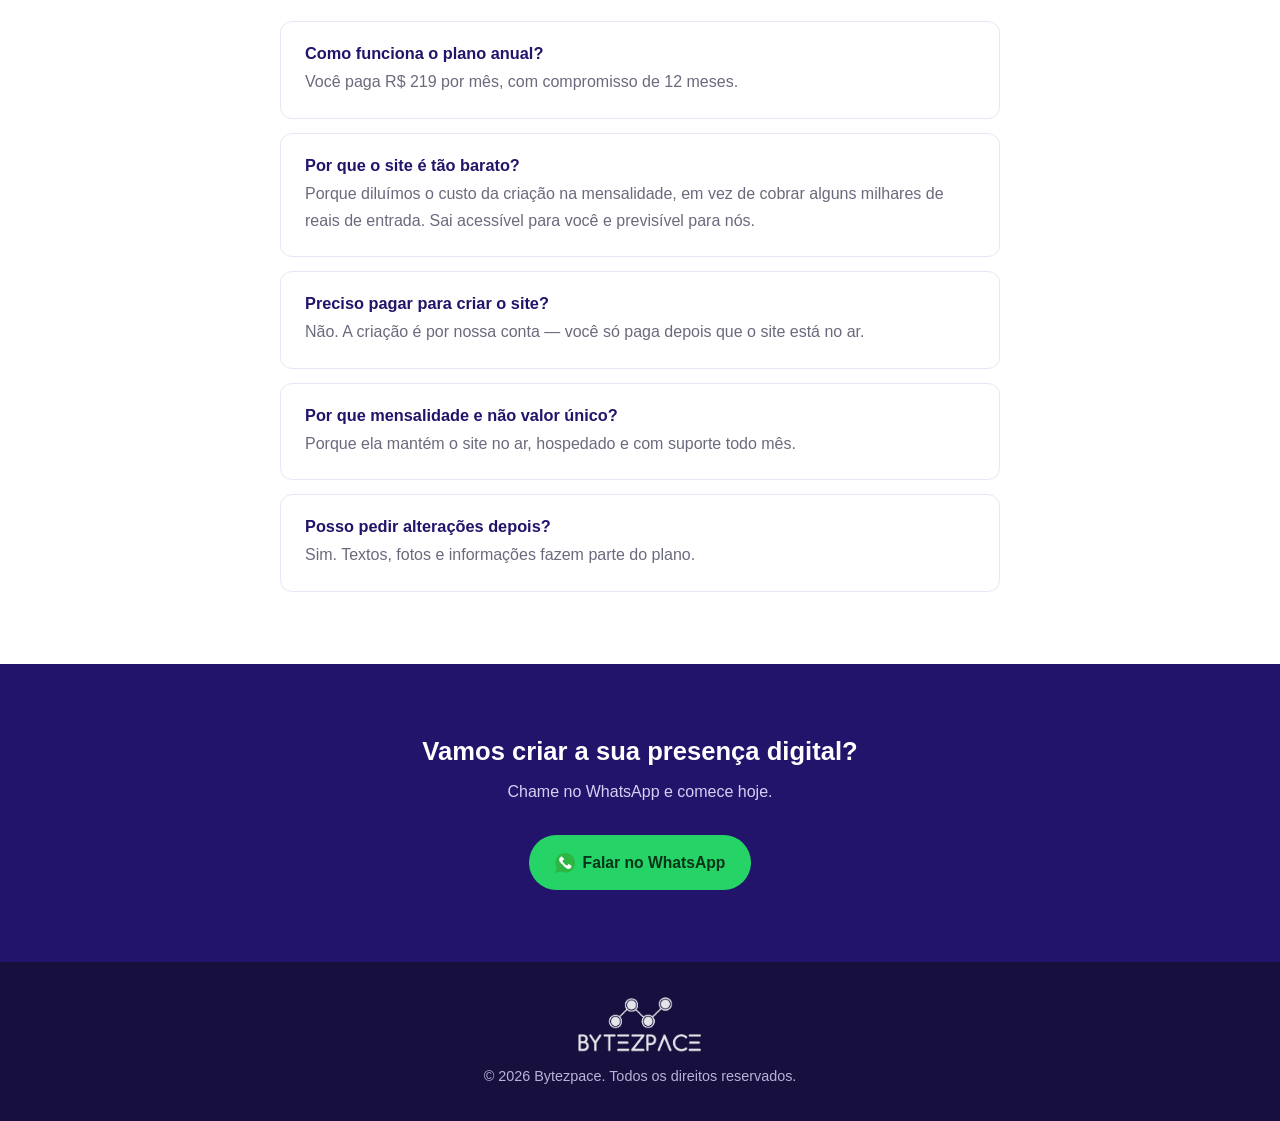
==== commit f99ed9d5: "Update site" ====
--- a/presenca-digital.html
+++ b/presenca-digital.html
@@ -4,9 +4,9 @@
 <head>
   <meta charset="UTF-8">
   <meta name="viewport" content="width=device-width, initial-scale=1.0">
-  <title>Sites baratos e acessíveis a partir de R$ 199/mês | Bytezpace</title>
+  <title>Sites baratos e acessíveis a partir de R$ 219/mês | Bytezpace</title>
   <meta name="description"
-    content="Criação de sites baratos e acessíveis em Brasília: você não paga nada pela criação, só R$ 199 por mês no plano anual, com hospedagem e suporte inclusos.">
+    content="Criação de sites baratos e acessíveis em Brasília: você não paga nada pela criação, só R$ 219 por mês no plano anual, com hospedagem e suporte inclusos.">
   <link rel="canonical" href="https://bytezpace.com.br/presenca-digital.html">
   <meta name="robots" content="index, follow, max-image-preview:large">
   <meta name="theme-color" content="#21146a">
@@ -18,17 +18,17 @@
   <meta property="og:site_name" content="Bytezpace">
   <meta property="og:locale" content="pt_BR">
   <meta property="og:url" content="https://bytezpace.com.br/presenca-digital.html">
-  <meta property="og:title" content="Sites baratos e acessíveis a partir de R$ 199/mês | Bytezpace">
+  <meta property="og:title" content="Sites baratos e acessíveis a partir de R$ 219/mês | Bytezpace">
   <meta property="og:description"
-    content="Você não paga nada pela criação do site. Só R$ 199 por mês no plano anual, com hospedagem e suporte inclusos.">
+    content="Você não paga nada pela criação do site. Só R$ 219 por mês no plano anual, com hospedagem e suporte inclusos.">
   <meta property="og:image" content="https://bytezpace.com.br/assets/img/banner/hero-banner.png">
   <meta property="og:image:width" content="637">
   <meta property="og:image:height" content="436">
   <meta property="og:image:alt" content="Bytezpace — criação de sites profissionais">
   <meta name="twitter:card" content="summary_large_image">
-  <meta name="twitter:title" content="Sites baratos e acessíveis a partir de R$ 199/mês | Bytezpace">
+  <meta name="twitter:title" content="Sites baratos e acessíveis a partir de R$ 219/mês | Bytezpace">
   <meta name="twitter:description"
-    content="Você não paga nada pela criação do site. Só R$ 199 por mês no plano anual.">
+    content="Você não paga nada pela criação do site. Só R$ 219 por mês no plano anual.">
   <meta name="twitter:image" content="https://bytezpace.com.br/assets/img/banner/hero-banner.png">
 
   <link rel="icon" href="assets/img/favicon.png" type="image/png">
@@ -42,19 +42,25 @@
       <a class="header__logo" href="index.html#top">
         <img src="assets/img/logo.png" alt="Bytezpace" width="118">
       </a>
-      <nav class="header__nav">
-        <a href="index.html#top">Home</a>
-        <a href="index.html#quem-somos">Quem somos</a>
-        <a href="index.html#remitia">Remitia</a>
-        <a href="presenca-digital.html">Presença Digital</a>
-        <a href="#portfolio">Portfólio</a>
-      </nav>
-      <a class="btn btn--whatsapp btn--sm"
-        href="https://wa.me/5561998340338?text=Ol%C3%A1%2C%20gostaria%20de%20falar%20com%20a%20Bytezpace."
-        target="_blank" rel="noopener">
-        <img src="assets/img/wa-icon.png" alt="" width="18" height="18">
-        Fale no WhatsApp
-      </a>
+      <button class="header__burger" type="button" id="menu-toggle"
+        aria-label="Abrir menu" aria-expanded="false" aria-controls="header-menu">
+        <span></span><span></span><span></span>
+      </button>
+      <div class="header__menu" id="header-menu">
+        <nav class="header__nav">
+          <a href="index.html#top">Home</a>
+          <a href="index.html#quem-somos">Quem somos</a>
+          <a href="index.html#remitia">Remitia</a>
+          <a href="presenca-digital.html">Presença Digital</a>
+          <a href="#portfolio">Portfólio</a>
+        </nav>
+        <a class="btn btn--whatsapp btn--sm"
+          href="https://wa.me/5561998340338?text=Ol%C3%A1%2C%20gostaria%20de%20falar%20com%20a%20Bytezpace."
+          target="_blank" rel="noopener">
+          <img src="assets/img/wa-icon.png" alt="" width="18" height="18">
+          Fale no WhatsApp
+        </a>
+      </div>
     </div>
   </header>
 
@@ -66,7 +72,7 @@
         <h1>Sites baratos e acessíveis, sem custo de criação</h1>
         <p>Criamos o site do seu negócio do zero. Você paga só a mensalidade.</p>
         <div class="pd-hero__meta">
-          <b>R$ 199</b>
+          <b>R$ 219</b>
           <span>por mês no plano anual</span>
         </div>
         <div>
@@ -121,7 +127,7 @@
         <div class="plan">
           <div class="plan__head">
             <span class="plan__badge">Plano anual</span>
-            <p class="plan__price">R$ 199<span>/mês</span></p>
+            <p class="plan__price">R$ 219<span>/mês</span></p>
             <p class="plan__cycle">Pago mês a mês, no plano de 12 meses</p>
           </div>
 
@@ -280,7 +286,7 @@
         <div class="pd-faq">
           <div class="pd-faq__item">
             <h3>Como funciona o plano anual?</h3>
-            <p>Você paga R$ 199 por mês, com compromisso de 12 meses.</p>
+            <p>Você paga R$ 219 por mês, com compromisso de 12 meses.</p>
           </div>
           <div class="pd-faq__item">
             <h3>Por que o site é tão barato?</h3>
@@ -327,6 +333,7 @@
   </footer>
 
   <script>document.getElementById('year').textContent = new Date().getFullYear();</script>
+  <script src="assets/js/menu.js" defer></script>
 
   <!-- ===================== Dados estruturados ===================== -->
   <script type="application/ld+json">
@@ -353,13 +360,13 @@
         "offers": {
           "@type": "Offer",
           "name": "Plano anual",
-          "price": "199.00",
+          "price": "219.00",
           "priceCurrency": "BRL",
           "availability": "https://schema.org/InStock",
-          "description": "Mensalidade de R$ 199 no plano anual de 12 meses, sem custo de criação, com hospedagem e suporte inclusos.",
+          "description": "Mensalidade de R$ 219 no plano anual de 12 meses, sem custo de criação, com hospedagem e suporte inclusos.",
           "priceSpecification": {
             "@type": "UnitPriceSpecification",
-            "price": "199.00",
+            "price": "219.00",
             "priceCurrency": "BRL",
             "unitCode": "MON",
             "billingDuration": 12
@@ -391,7 +398,7 @@
             "name": "Como funciona o plano anual?",
             "acceptedAnswer": {
               "@type": "Answer",
-              "text": "Você paga R$ 199 por mês, com compromisso de 12 meses."
+              "text": "Você paga R$ 219 por mês, com compromisso de 12 meses."
             }
           },
           {
--- a/assets/css/style.css
+++ b/assets/css/style.css
@@ -102,8 +102,14 @@
 .header__logo { display: flex; }
 .header__logo img { display: block; height: auto; }
 
+.header__menu {
+  margin-left: auto;
+  display: flex;
+  align-items: center;
+  gap: 22px;
+}
+
 .header__nav {
-  margin-left: auto;
   display: flex;
   gap: 22px;
 }
@@ -115,6 +121,37 @@
   font-size: .95rem;
 }
 .header__nav a:hover { color: var(--purple-light); }
+
+/* Botão sanduíche — só aparece nas telas menores */
+.header__burger {
+  display: none;
+  order: 2;
+  margin-left: auto;
+  width: 42px;
+  height: 42px;
+  padding: 0;
+  flex-direction: column;
+  align-items: center;
+  justify-content: center;
+  gap: 4px;
+  background: #fff;
+  border: 1px solid var(--border);
+  border-radius: 10px;
+  cursor: pointer;
+}
+
+.header__burger span {
+  display: block;
+  width: 20px;
+  height: 2px;
+  border-radius: 2px;
+  background: var(--purple);
+  transition: transform .2s ease, opacity .2s ease;
+}
+
+.header__burger[aria-expanded="true"] span:nth-child(1) { transform: translateY(6px) rotate(45deg); }
+.header__burger[aria-expanded="true"] span:nth-child(2) { opacity: 0; }
+.header__burger[aria-expanded="true"] span:nth-child(3) { transform: translateY(-6px) rotate(-45deg); }
 
 /* ===================== Hero ===================== */
 .hero {
@@ -204,6 +241,9 @@
   font-size: 1.08rem;
   color: var(--muted);
 }
+
+.section__intro { margin-bottom: 48px; }
+.section__intro .section__lead { margin-bottom: 0; }
 
 /* ===================== Showcase (seções de produto na home) ===================== */
 .showcase {
@@ -703,9 +743,36 @@
   .pd-steps { grid-template-columns: 1fr; max-width: 420px; margin-left: auto; margin-right: auto; }
 }
 
-/* Abaixo disto o menu não cabe mais na mesma linha */
+/* Abaixo disto o menu não cabe mais na mesma linha: vira painel do sanduíche */
 @media (max-width: 800px) {
-  .header__nav { display: none; }
+  .header__burger { display: inline-flex; }
+
+  .header__menu {
+    display: none;
+    position: absolute;
+    top: 100%;
+    left: 0;
+    right: 0;
+    margin-left: 0;
+    flex-direction: column;
+    align-items: stretch;
+    gap: 0;
+    padding: 4px 24px 20px;
+    background: #fff;
+    border-bottom: 1px solid var(--border);
+    box-shadow: 0 16px 32px rgba(33, 20, 106, .12);
+  }
+  .header__menu.is-open { display: flex; }
+
+  .header__nav { flex-direction: column; gap: 0; }
+  .header__nav a {
+    padding: 13px 0;
+    font-size: 1rem;
+    border-bottom: 1px solid var(--border);
+  }
+  .header__nav a:last-child { border-bottom: 0; }
+
+  .header__menu .btn { margin-top: 16px; justify-content: center; }
 }
 
 @media (max-width: 640px) {
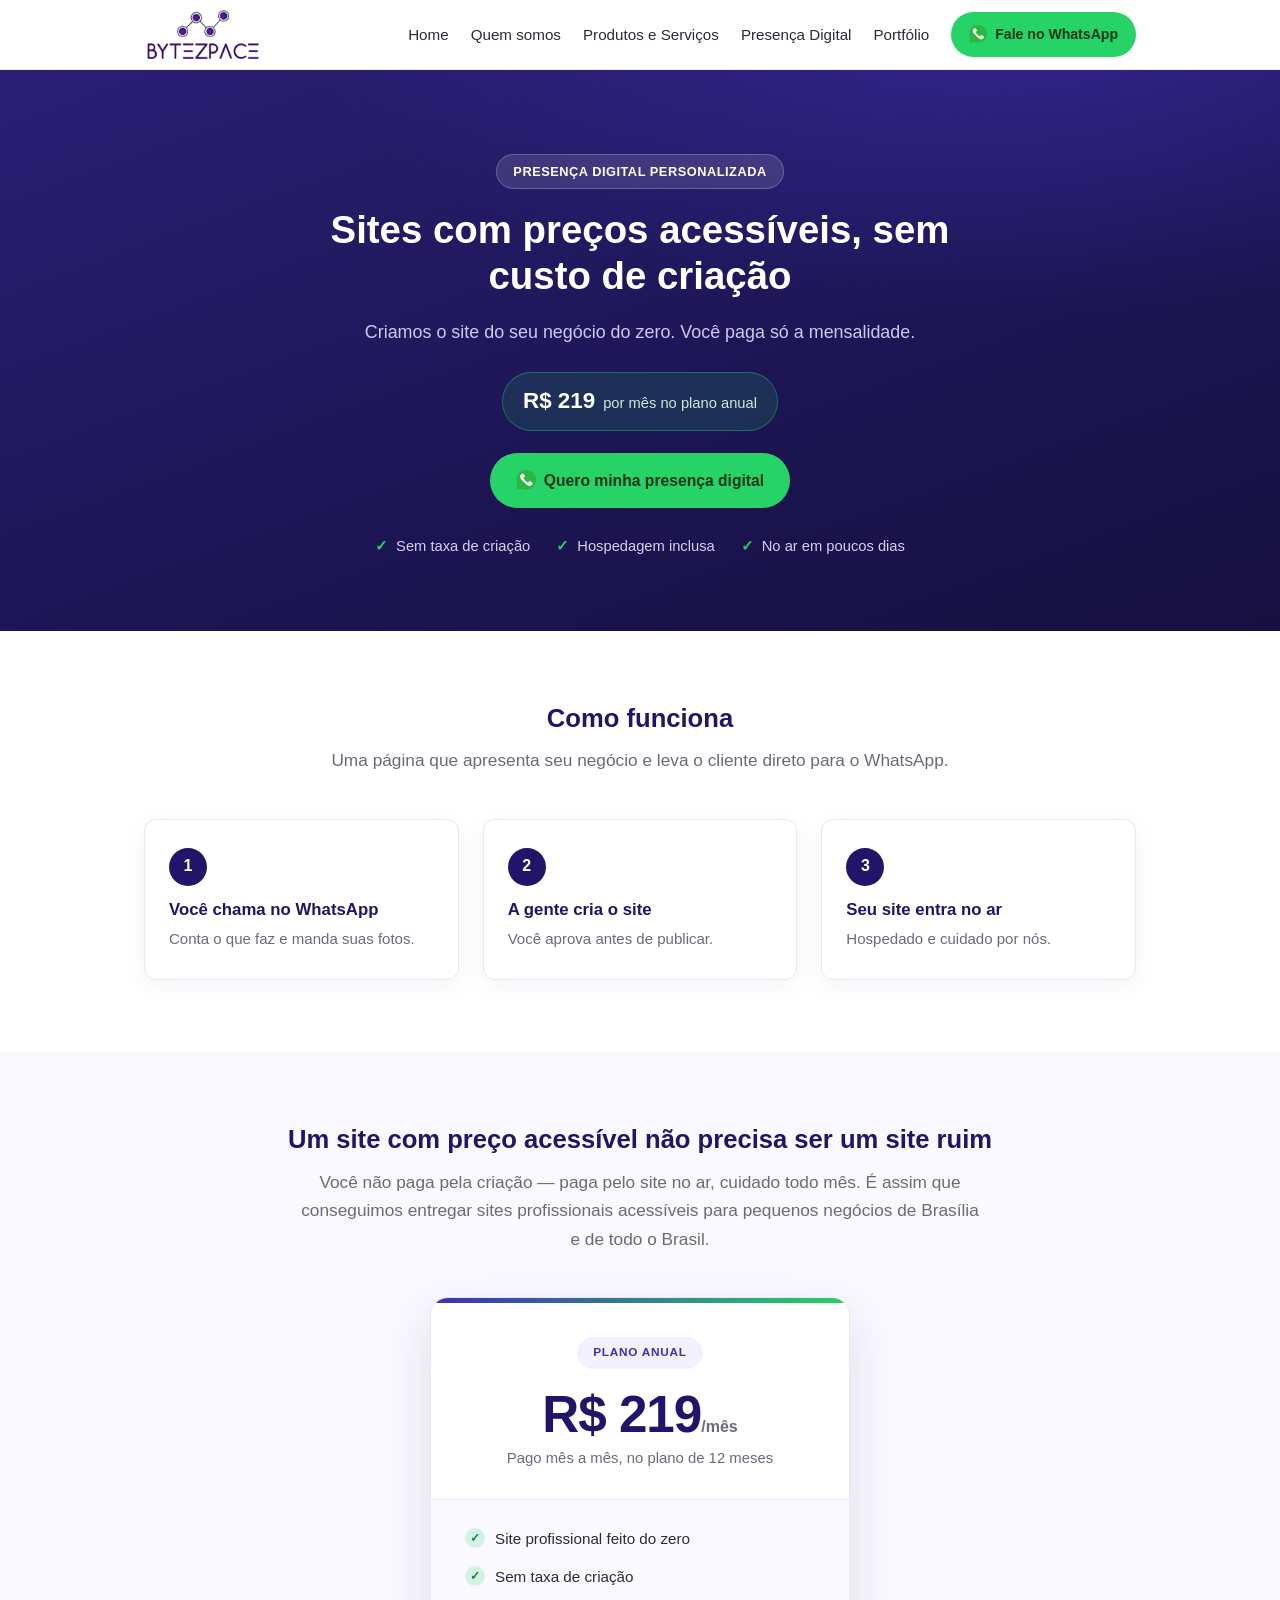
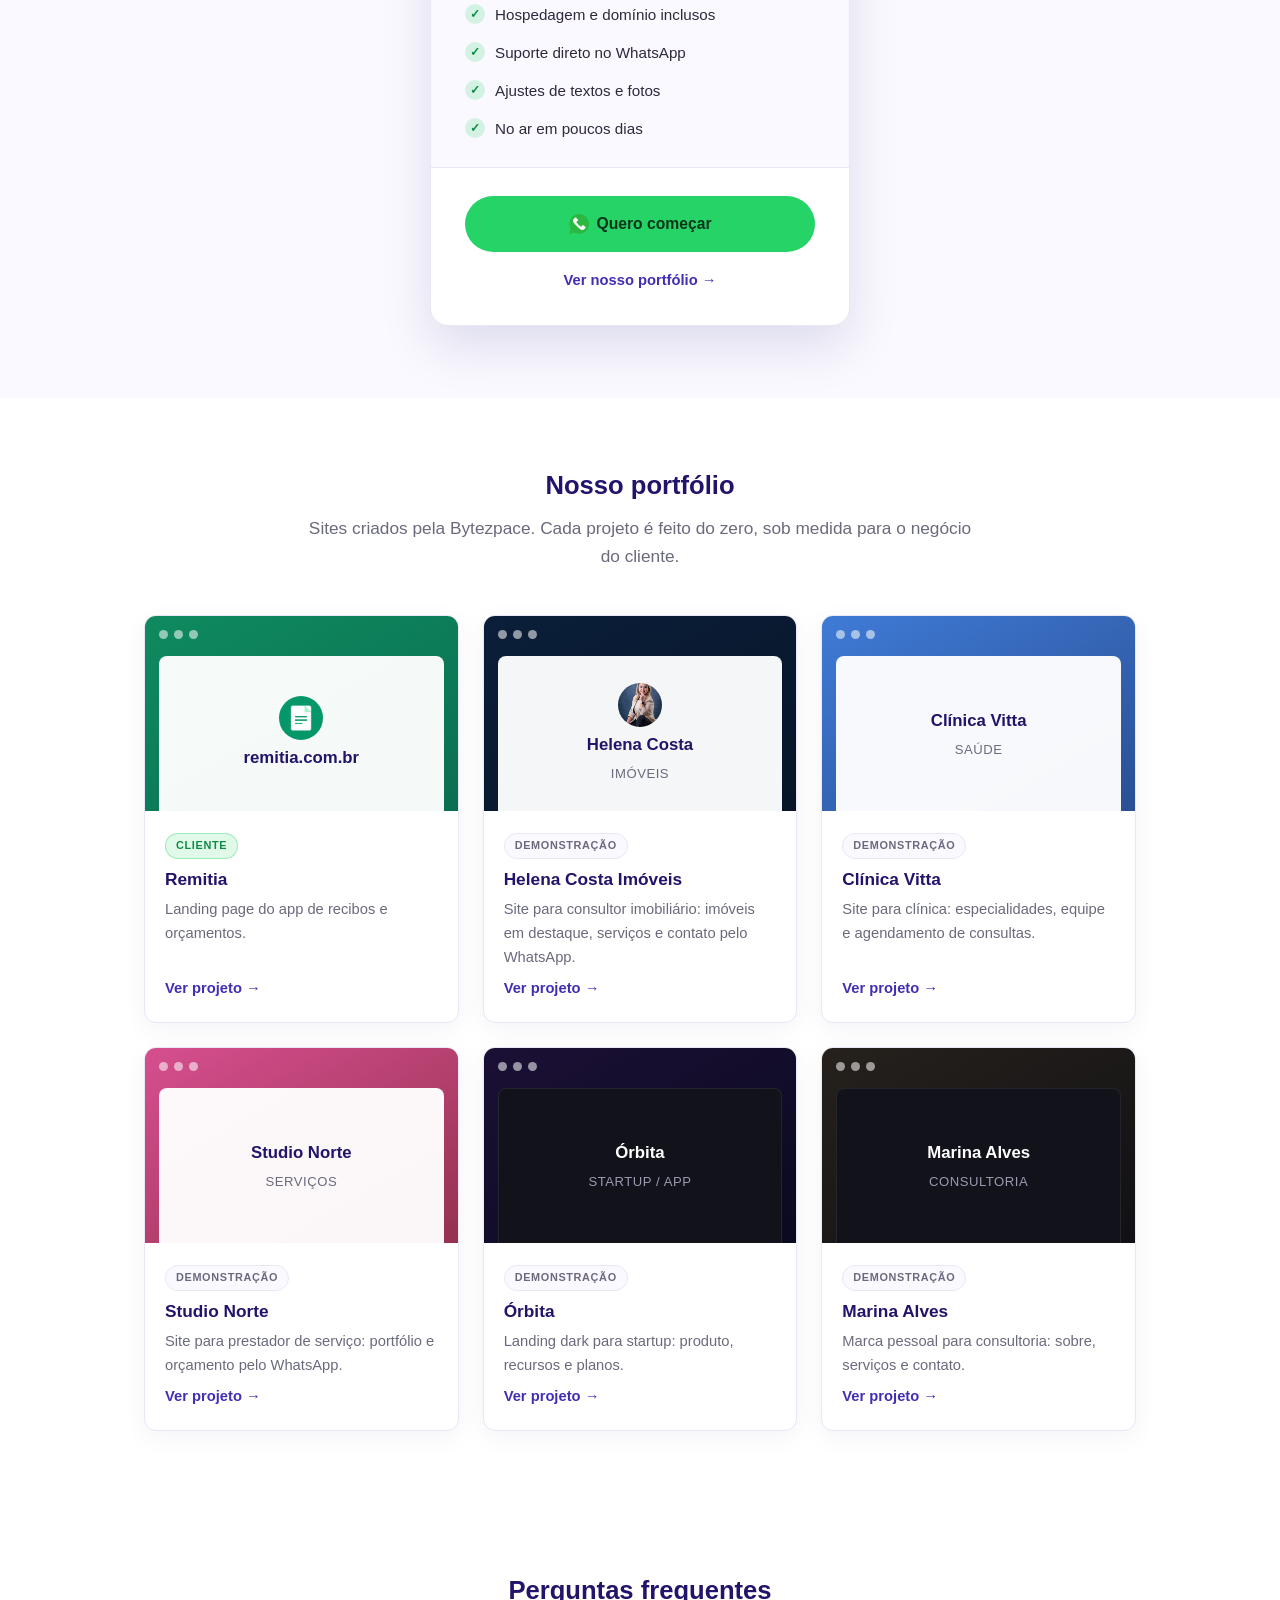
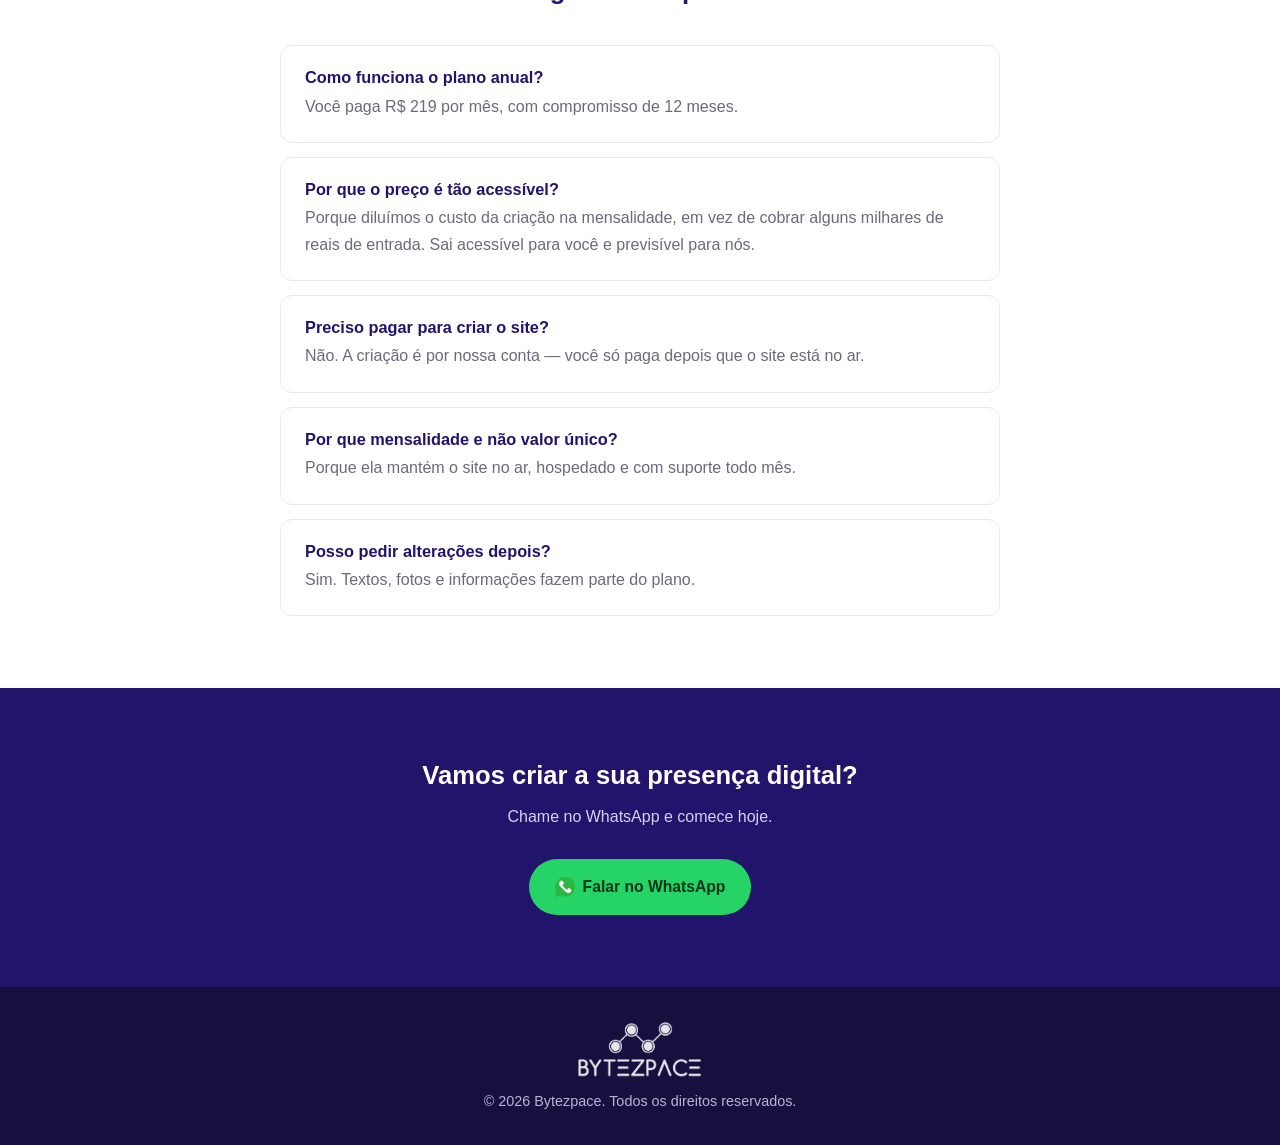
==== commit 908f3f12: "Update" ====
--- a/presenca-digital.html
+++ b/presenca-digital.html
@@ -4,9 +4,9 @@
 <head>
   <meta charset="UTF-8">
   <meta name="viewport" content="width=device-width, initial-scale=1.0">
-  <title>Sites baratos e acessíveis a partir de R$ 219/mês | Bytezpace</title>
+  <title>Sites com preços acessíveis a partir de R$ 219/mês | Bytezpace</title>
   <meta name="description"
-    content="Criação de sites baratos e acessíveis em Brasília: você não paga nada pela criação, só R$ 219 por mês no plano anual, com hospedagem e suporte inclusos.">
+    content="Criação de sites com preços acessíveis em Brasília: você não paga nada pela criação, só R$ 219 por mês no plano anual, com hospedagem e suporte inclusos.">
   <link rel="canonical" href="https://bytezpace.com.br/presenca-digital.html">
   <meta name="robots" content="index, follow, max-image-preview:large">
   <meta name="theme-color" content="#21146a">
@@ -18,7 +18,7 @@
   <meta property="og:site_name" content="Bytezpace">
   <meta property="og:locale" content="pt_BR">
   <meta property="og:url" content="https://bytezpace.com.br/presenca-digital.html">
-  <meta property="og:title" content="Sites baratos e acessíveis a partir de R$ 219/mês | Bytezpace">
+  <meta property="og:title" content="Sites com preços acessíveis a partir de R$ 219/mês | Bytezpace">
   <meta property="og:description"
     content="Você não paga nada pela criação do site. Só R$ 219 por mês no plano anual, com hospedagem e suporte inclusos.">
   <meta property="og:image" content="https://bytezpace.com.br/assets/img/banner/hero-banner.png">
@@ -26,7 +26,7 @@
   <meta property="og:image:height" content="436">
   <meta property="og:image:alt" content="Bytezpace — criação de sites profissionais">
   <meta name="twitter:card" content="summary_large_image">
-  <meta name="twitter:title" content="Sites baratos e acessíveis a partir de R$ 219/mês | Bytezpace">
+  <meta name="twitter:title" content="Sites com preços acessíveis a partir de R$ 219/mês | Bytezpace">
   <meta name="twitter:description"
     content="Você não paga nada pela criação do site. Só R$ 219 por mês no plano anual.">
   <meta name="twitter:image" content="https://bytezpace.com.br/assets/img/banner/hero-banner.png">
@@ -50,7 +50,7 @@
         <nav class="header__nav">
           <a href="index.html#top">Home</a>
           <a href="index.html#quem-somos">Quem somos</a>
-          <a href="index.html#remitia">Remitia</a>
+          <a href="index.html#produtos-e-servicos">Produtos e Serviços</a>
           <a href="presenca-digital.html">Presença Digital</a>
           <a href="#portfolio">Portfólio</a>
         </nav>
@@ -69,7 +69,7 @@
     <section class="pd-hero">
       <div class="container">
         <span class="pd-hero__kicker">Presença Digital Personalizada</span>
-        <h1>Sites baratos e acessíveis, sem custo de criação</h1>
+        <h1>Sites com preços acessíveis, sem custo de criação</h1>
         <p>Criamos o site do seu negócio do zero. Você paga só a mensalidade.</p>
         <div class="pd-hero__meta">
           <b>R$ 219</b>
@@ -117,7 +117,7 @@
     <!-- ===================== Plano ===================== -->
     <section class="section section--alt">
       <div class="container">
-        <h2>Um site barato não precisa ser um site ruim</h2>
+        <h2>Um site com preço acessível não precisa ser um site ruim</h2>
         <p class="section__lead">
           Você não paga pela criação — paga pelo site no ar, cuidado todo mês. É assim que
           conseguimos entregar sites profissionais acessíveis para pequenos negócios de
@@ -185,20 +185,23 @@
             </div>
           </article>
 
-          <!-- Projeto: restaurante -->
-          <article class="model">
-            <a class="model__preview model__preview--a" href="modelos/restaurante.html">
-              <span class="model__dots"><i></i><i></i><i></i></span>
-              <span class="model__screen"><strong>Sabor &amp; Arte</strong><em>Restaurante</em></span>
-            </a>
-            <div class="model__body">
-              <a class="model__text" href="modelos/restaurante.html">
+          <!-- Projeto: imobiliária -->
+          <article class="model">
+            <a class="model__preview model__preview--a" href="modelos/imobiliaria.html">
+              <span class="model__dots"><i></i><i></i><i></i></span>
+              <span class="model__screen">
+                <img src="assets/img/consultora.jpg" alt="" width="44" height="44">
+                <strong>Helena Costa</strong><em>Imóveis</em>
+              </span>
+            </a>
+            <div class="model__body">
+              <a class="model__text" href="modelos/imobiliaria.html">
                 <span class="model__tag">Demonstração</span>
-                <h3>Sabor &amp; Arte</h3>
-                <p>Site para restaurante: cardápio, fotos dos pratos e reserva pelo WhatsApp.</p>
-              </a>
-              <div class="model__actions">
-                <a class="model__link" href="modelos/restaurante.html">Ver projeto →</a>
+                <h3>Helena Costa Imóveis</h3>
+                <p>Site para consultor imobiliário: imóveis em destaque, serviços e contato pelo WhatsApp.</p>
+              </a>
+              <div class="model__actions">
+                <a class="model__link" href="modelos/imobiliaria.html">Ver projeto →</a>
               </div>
             </div>
           </article>
@@ -289,7 +292,7 @@
             <p>Você paga R$ 219 por mês, com compromisso de 12 meses.</p>
           </div>
           <div class="pd-faq__item">
-            <h3>Por que o site é tão barato?</h3>
+            <h3>Por que o preço é tão acessível?</h3>
             <p>Porque diluímos o custo da criação na mensalidade, em vez de cobrar alguns
               milhares de reais de entrada. Sai acessível para você e previsível para nós.</p>
           </div>
@@ -345,7 +348,7 @@
         "@id": "https://bytezpace.com.br/presenca-digital.html#servico",
         "name": "Criação de sites profissionais",
         "serviceType": "Criação de sites",
-        "description": "Criação de sites baratos e acessíveis para pequenos negócios. Sem custo de criação: o cliente paga apenas a mensalidade, com hospedagem e suporte inclusos.",
+        "description": "Criação de sites com preços acessíveis para pequenos negócios. Sem custo de criação: o cliente paga apenas a mensalidade, com hospedagem e suporte inclusos.",
         "url": "https://bytezpace.com.br/presenca-digital.html",
         "provider": {
           "@type": "Organization",
@@ -403,7 +406,7 @@
           },
           {
             "@type": "Question",
-            "name": "Por que o site é tão barato?",
+            "name": "Por que o preço é tão acessível?",
             "acceptedAnswer": {
               "@type": "Answer",
               "text": "Porque diluímos o custo da criação na mensalidade, em vez de cobrar alguns milhares de reais de entrada. Sai acessível para você e previsível para nós."
--- a/assets/css/style.css
+++ b/assets/css/style.css
@@ -407,7 +407,7 @@
   position: relative;
 }
 .model__preview--remitia { background: linear-gradient(150deg, #0f8a5f, #0a6f52); }
-.model__preview--a { background: linear-gradient(150deg, #6a3fd6, #3b2a94); }
+.model__preview--a { background: linear-gradient(150deg, #0b1f3a, #071527); }
 .model__preview--b { background: linear-gradient(150deg, #3f7bd6, #2a4f94); }
 .model__preview--c { background: linear-gradient(150deg, #d64f8f, #94324f); }
 .model__preview--d { background: linear-gradient(150deg, #1b1035, #0a0a1f); }
@@ -433,6 +433,7 @@
   text-align: center;
   padding: 10px;
 }
+.model__screen img { border-radius: 50%; object-fit: cover; }
 .model__screen strong { color: var(--purple); font-size: 1.05rem; }
 .model__screen em { color: var(--muted); font-style: normal; font-size: .82rem; letter-spacing: .04em; text-transform: uppercase; }
 
